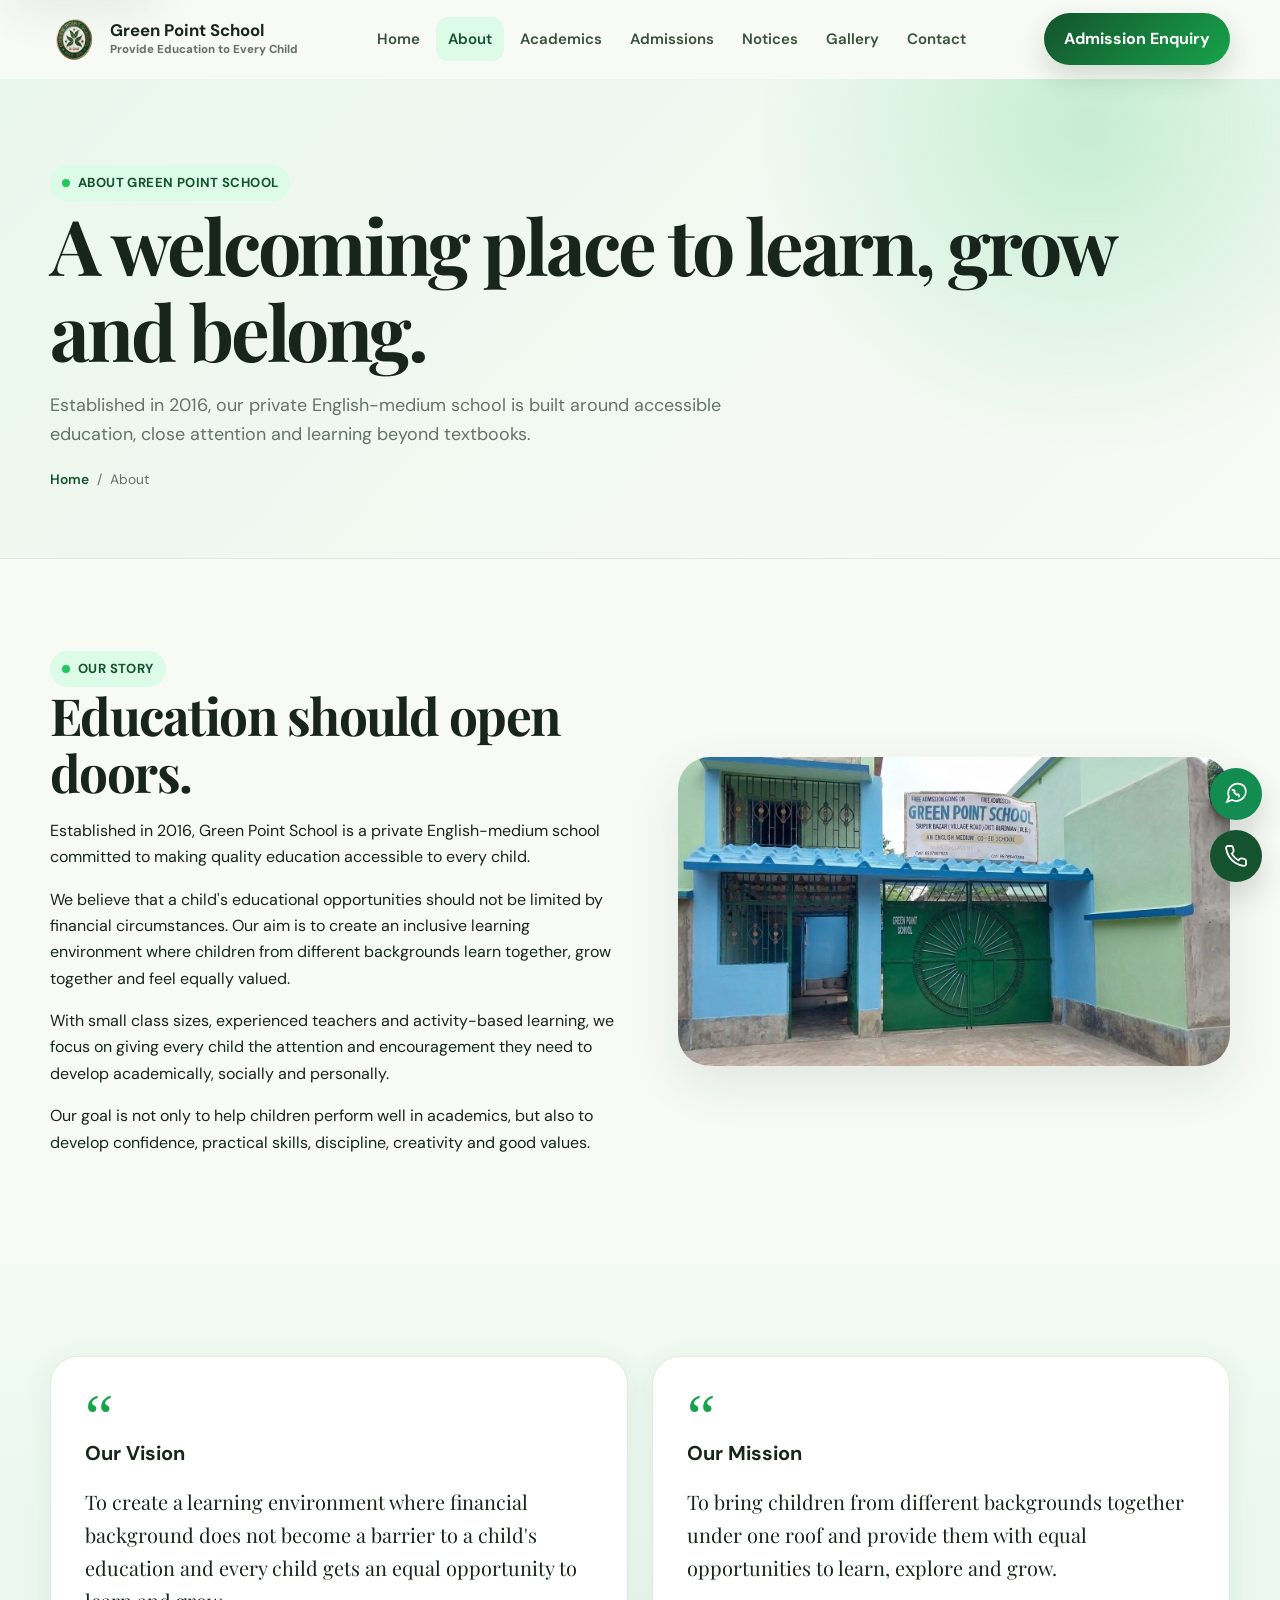
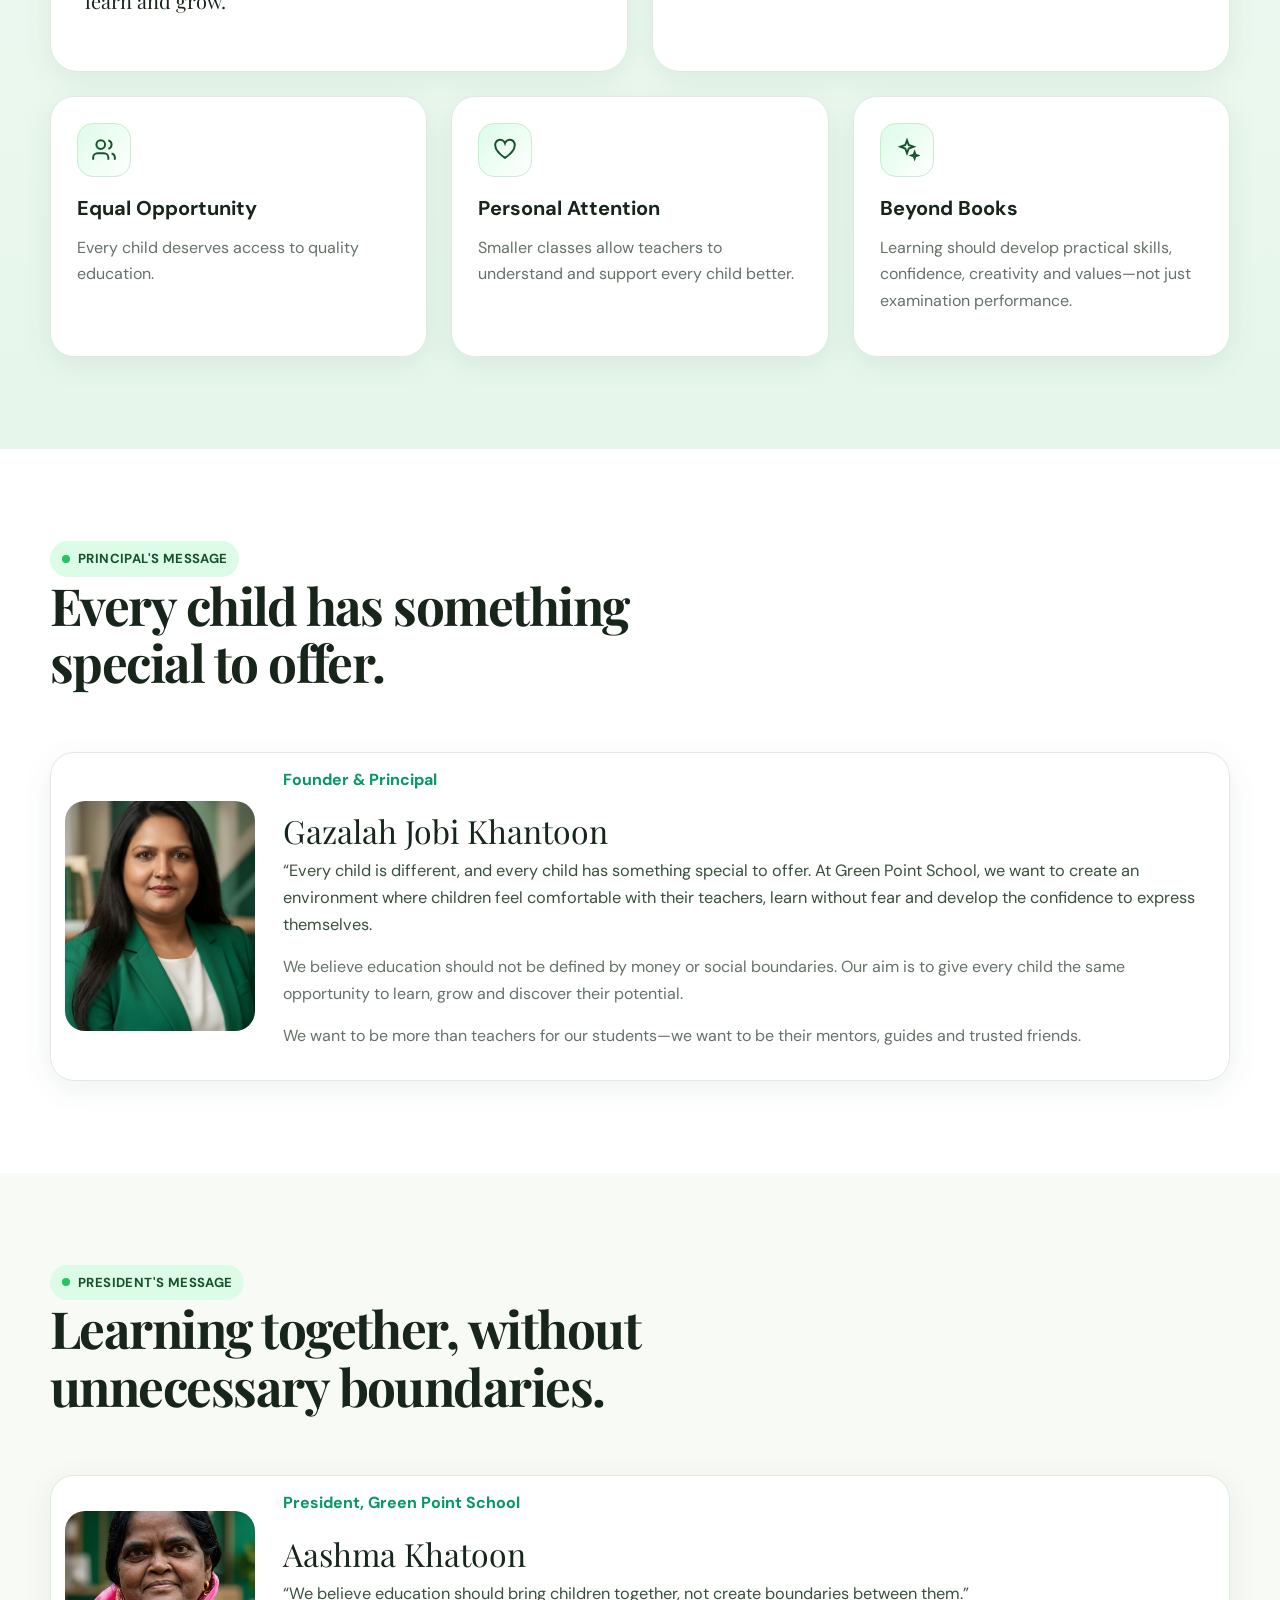
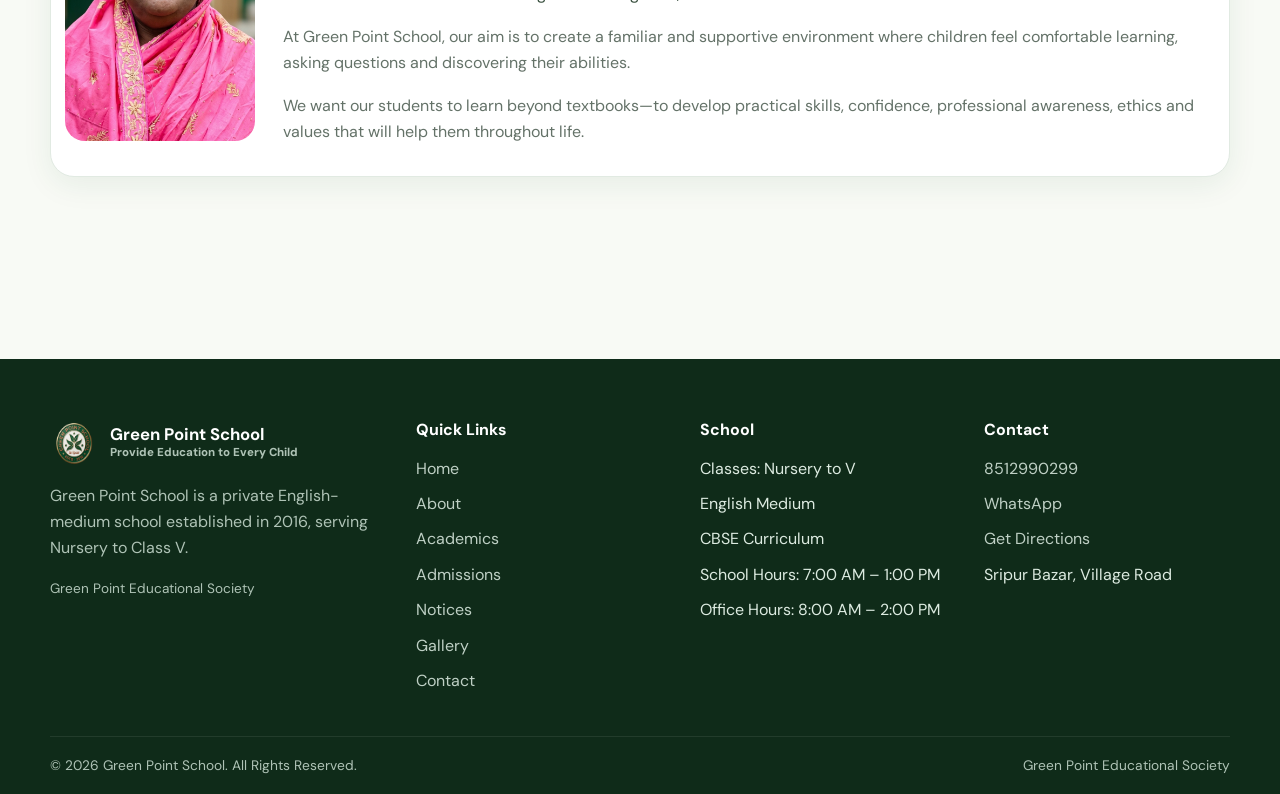
==== about.html @ 845da783 "Add files via upload" ====
<!doctype html>
<html lang="en">
<head>
<meta charset="utf-8">
<meta name="viewport" content="width=device-width, initial-scale=1">
<meta name="description" content="Learn about Green Point School, our vision, mission and leadership, with a focus on accessible English-medium education for Nursery to Class V.">
<meta name="theme-color" content="#14532D">
<meta property="og:type" content="website">
<meta property="og:title" content="About Green Point School | Our Story & Leadership">
<meta property="og:description" content="Learn about Green Point School, our vision, mission and leadership, with a focus on accessible English-medium education for Nursery to Class V.">
<meta property="og:url" content="https://greenpointschool.in/about.html">
<meta property="og:image" content="https://greenpointschool.in/assets/images/logo.png">
<link rel="icon" href="favicon.ico" sizes="any">
<link rel="stylesheet" href="css/style.css">
<title>About Green Point School | Our Story & Leadership</title>
</head>
<body>

<a class="skip-link" href="#main-content">Skip to content</a>
<header class="site-header"><div class="container nav">
  <a class="brand" href="index.html" aria-label="Green Point School home"><img src="assets/images/logo.png" alt="Green Point School logo"><span class="brand-text"><strong>Green Point School</strong><span>Provide Education to Every Child</span></span></a>
  <nav class="nav-links" aria-label="Primary navigation">
    <a href="index.html" class="">Home</a><a href="about.html" class="active">About</a><a href="academics.html" class="">Academics</a><a href="admissions.html" class="">Admissions</a><a href="notices.html" class="">Notices</a><a href="gallery.html" class="">Gallery</a><a href="contact.html" class="">Contact</a>
  </nav>
  <div class="nav-actions"><a class="btn btn-primary" href="admissions.html#enquiry">Admission Enquiry</a><button class="menu-toggle" type="button" aria-label="Open menu" aria-expanded="false"><span aria-hidden="true">☰</span></button></div>
</div></header>

<main id="main-content">
<section class="page-hero"><div class="container"><span class="eyebrow">About Green Point School</span><h1>A welcoming place to learn, grow and belong.</h1><p class="lead">Established in 2016, our private English-medium school is built around accessible education, close attention and learning beyond textbooks.</p><div class="breadcrumbs"><a href="index.html">Home</a><span>/</span><span>About</span></div></div></section>
<section class="section"><div class="container split"><div class="reveal"><span class="eyebrow">Our story</span><h2>Education should open doors.</h2><p>Established in 2016, Green Point School is a private English-medium school committed to making quality education accessible to every child.</p><p>We believe that a child's educational opportunities should not be limited by financial circumstances. Our aim is to create an inclusive learning environment where children from different backgrounds learn together, grow together and feel equally valued.</p><p>With small class sizes, experienced teachers and activity-based learning, we focus on giving every child the attention and encouragement they need to develop academically, socially and personally.</p><p>Our goal is not only to help children perform well in academics, but also to develop confidence, practical skills, discipline, creativity and good values.</p></div><div class="split-image reveal"><img src="assets/images/school.jpg" alt="Illustrated placeholder school campus image"></div></div></section>
<section class="section vision"><div class="container"><div class="grid grid-2"><div class="quote-card reveal"><div class="quote-mark">“</div><h3>Our Vision</h3><p>To create a learning environment where financial background does not become a barrier to a child's education and every child gets an equal opportunity to learn and grow.</p></div><div class="quote-card reveal"><div class="quote-mark">“</div><h3>Our Mission</h3><p>To bring children from different backgrounds together under one roof and provide them with equal opportunities to learn, explore and grow.</p></div></div><div class="grid grid-3" style="margin-top:24px"><article class="card feature-card reveal"><div class="icon-wrap"><svg viewBox="0 0 24 24" fill="none" stroke="currentColor" stroke-width="1.8"><path d="M16 21v-2a4 4 0 0 0-4-4H6a4 4 0 0 0-4 4v2"/><circle cx="9" cy="7" r="4"/><path d="M22 21v-2a4 4 0 0 0-3-3.87M16 3.13a4 4 0 0 1 0 7.75"/></svg></div><h3>Equal Opportunity</h3><p class="muted">Every child deserves access to quality education.</p></article><article class="card feature-card reveal"><div class="icon-wrap"><svg viewBox="0 0 24 24" fill="none" stroke="currentColor" stroke-width="1.8"><path d="M20.8 8.6c0 5.1-8.8 10.6-8.8 10.6S3.2 13.7 3.2 8.6A4.6 4.6 0 0 1 12 5.8a4.6 4.6 0 0 1 8.8 2.8Z"/></svg></div><h3>Personal Attention</h3><p class="muted">Smaller classes allow teachers to understand and support every child better.</p></article><article class="card feature-card reveal"><div class="icon-wrap"><svg viewBox="0 0 24 24" fill="none" stroke="currentColor" stroke-width="1.8"><path d="m12 3 1.6 4.4L18 9l-4.4 1.6L12 15l-1.6-4.4L6 9l4.4-1.6L12 3Z"/><path d="m19 14 .8 2.2L22 17l-2.2.8L19 20l-.8-2.2L16 17l2.2-.8L19 14Z"/></svg></div><h3>Beyond Books</h3><p class="muted">Learning should develop practical skills, confidence, creativity and values—not just examination performance.</p></article></div></div></section>
<section class="section surface" id="principal"><div class="container"><div class="section-head"><div class="copy"><span class="eyebrow">Principal's message</span><h2>Every child has something special to offer.</h2></div></div><article class="card person-card reveal"><img src="assets/images/principal.jpg" alt="Illustrated placeholder portrait of Gazalah Jobi Khantoon"><div><div class="role">Founder & Principal</div><div class="name">Gazalah Jobi Khantoon</div><blockquote>“Every child is different, and every child has something special to offer. At Green Point School, we want to create an environment where children feel comfortable with their teachers, learn without fear and develop the confidence to express themselves.</blockquote><p class="muted">We believe education should not be defined by money or social boundaries. Our aim is to give every child the same opportunity to learn, grow and discover their potential.</p><p class="muted">We want to be more than teachers for our students—we want to be their mentors, guides and trusted friends.</p></div></article></div></section>
<section class="section"><div class="container"><div class="section-head"><div class="copy"><span class="eyebrow">President's message</span><h2>Learning together, without unnecessary boundaries.</h2></div></div><article class="card person-card reveal"><img src="assets/images/president.jpg" alt="Illustrated placeholder portrait of Aashma Khatoon"><div><div class="role">President, Green Point School</div><div class="name">Aashma Khatoon</div><blockquote>“We believe education should bring children together, not create boundaries between them.”</blockquote><p class="muted">At Green Point School, our aim is to create a familiar and supportive environment where children feel comfortable learning, asking questions and discovering their abilities.</p><p class="muted">We want our students to learn beyond textbooks—to develop practical skills, confidence, professional awareness, ethics and values that will help them throughout life.</p></div></article></div></section>
</main>

<footer class="site-footer"><div class="container footer-top">
  <div class="footer-brand"><a class="brand" href="index.html"><img src="assets/images/logo.png" alt="Green Point School logo"><span class="brand-text"><strong style="color:#fff">Green Point School</strong><span style="color:#AFC3B6">Provide Education to Every Child</span></span></a><p>Green Point School is a private English-medium school established in 2016, serving Nursery to Class V.</p><p class="social-note">Green Point Educational Society</p></div>
  <div class="footer-col"><h3>Quick Links</h3><div class="footer-links"><a href="index.html">Home</a><a href="about.html">About</a><a href="academics.html">Academics</a><a href="admissions.html">Admissions</a><a href="notices.html">Notices</a><a href="gallery.html">Gallery</a><a href="contact.html">Contact</a></div></div>
  <div class="footer-col"><h3>School</h3><div class="footer-links"><span>Classes: Nursery to V</span><span>English Medium</span><span>CBSE Curriculum</span><span>School Hours: 7:00 AM – 1:00 PM</span><span>Office Hours: 8:00 AM – 2:00 PM</span></div></div>
  <div class="footer-col"><h3>Contact</h3><div class="footer-links"><a href="tel:+918512990299">8512990299</a><a href="https://wa.me/918512990299?text=Hello%2C%20I%20would%20like%20to%20enquire%20about%20Green%20Point%20School." target="_blank" rel="noopener">WhatsApp</a><a href="https://maps.app.goo.gl/cRC63oE7Xz1ttRHz8" target="_blank" rel="noopener">Get Directions</a><span>Sripur Bazar, Village Road</span></div></div>
</div><div class="container footer-bottom"><span>© <span data-current-year>2026</span> Green Point School. All Rights Reserved.</span><span>Green Point Educational Society</span></div></footer>
<div class="floating-actions" aria-label="Quick contact"><a class="float-btn float-wa" href="https://wa.me/918512990299?text=Hello%2C%20I%20would%20like%20to%20enquire%20about%20Green%20Point%20School." target="_blank" rel="noopener" aria-label="Chat on WhatsApp"><svg viewBox="0 0 24 24" fill="none" stroke="currentColor" stroke-width="1.8"><path d="M20 4a9.5 9.5 0 0 0-15 11l-2 5 5-2a9.5 9.5 0 0 0 12-14Z"/><path d="M8 8.5c.4-.8 1-.8 1.4-.6l1 .7c.3.2.4.5.2.9l-.4.8c.6 1 1.4 1.8 2.5 2.4l.7-.4c.4-.2.7-.1.9.2l.7 1c.3.4.2 1-.6 1.4"/></svg></a><a class="float-btn float-call" href="tel:+918512990299" aria-label="Call Green Point School"><svg viewBox="0 0 24 24" fill="none" stroke="currentColor" stroke-width="1.8"><path d="M22 16.9v3a2 2 0 0 1-2.2 2 19.8 19.8 0 0 1-8.6-3.1 19.5 19.5 0 0 1-6-6A19.8 19.8 0 0 1 2.1 4.2 2 2 0 0 1 4.1 2h3a2 2 0 0 1 2 1.7l.5 2.8a2 2 0 0 1-.6 1.8L7.7 9.6a16 16 0 0 0 6.7 6.7l1.3-1.3a2 2 0 0 1 1.8-.6l2.8.5A2 2 0 0 1 22 16.9Z"/></svg></a></div>

<script src="js/config.js"></script><script src="js/script.js"></script>
</body>
</html>
---- css/style.css ----
@import url('https://fonts.googleapis.com/css2?family=DM+Sans:wght@400;500;600;700&family=Playfair+Display:wght@600;700&display=swap');
:root{--deep:#14532D;--green:#16A34A;--emerald:#059669;--lime:#22C55E;--light:#DCFCE7;--cream:#F8FAF5;--ink:#17251B;--muted:#647268;--white:#fff;--line:#E1EAE2;--shadow:0 18px 50px rgba(20,83,45,.10);--shadow-soft:0 8px 30px rgba(20,83,45,.08);--radius:24px;--radius-sm:16px;--container:1180px}
*{box-sizing:border-box}html{scroll-behavior:smooth}body{margin:0;font-family:'DM Sans',system-ui,-apple-system,BlinkMacSystemFont,'Segoe UI',sans-serif;color:var(--ink);background:var(--cream);line-height:1.65;overflow-x:hidden}img{max-width:100%;display:block}a{color:inherit;text-decoration:none}button,input,select,textarea{font:inherit}button{cursor:pointer}.container{width:min(var(--container),calc(100% - 32px));margin-inline:auto}.section{padding:92px 0}.section-tight{padding:70px 0}.eyebrow{display:inline-flex;align-items:center;gap:8px;padding:7px 12px;border-radius:999px;background:var(--light);color:var(--deep);font-weight:700;font-size:.82rem;letter-spacing:.03em;text-transform:uppercase}.eyebrow::before{content:'';width:8px;height:8px;border-radius:50%;background:var(--lime)}h1,h2,h3,h4{line-height:1.12;margin:0 0 16px}h1,h2{font-family:'Playfair Display',Georgia,serif}h1{font-size:clamp(3rem,6vw,5.6rem);letter-spacing:-.04em}h2{font-size:clamp(2.2rem,4vw,3.4rem);letter-spacing:-.03em}h3{font-size:1.25rem}.lead{font-size:1.12rem;color:var(--muted);max-width:690px}.muted{color:var(--muted)}.center{text-align:center}.section-head{display:flex;justify-content:space-between;gap:30px;align-items:end;margin-bottom:44px}.section-head .copy{max-width:720px}.section-head p{margin:0}.grid{display:grid;gap:24px}.grid-2{grid-template-columns:repeat(2,minmax(0,1fr))}.grid-3{grid-template-columns:repeat(3,minmax(0,1fr))}.grid-4{grid-template-columns:repeat(4,minmax(0,1fr))}
.btn{display:inline-flex;align-items:center;justify-content:center;gap:10px;border:none;border-radius:999px;padding:13px 20px;font-weight:700;transition:.25s ease;min-height:46px}.btn-primary{background:linear-gradient(135deg,var(--deep),var(--green));color:var(--white);box-shadow:0 12px 26px rgba(20,83,45,.18)}.btn-primary:hover{transform:translateY(-2px);box-shadow:0 16px 30px rgba(20,83,45,.22)}.btn-ghost{background:rgba(255,255,255,.14);color:#fff;border:1px solid rgba(255,255,255,.36);backdrop-filter:blur(10px)}.btn-ghost:hover{background:rgba(255,255,255,.22)}.btn-outline{background:#fff;color:var(--deep);border:1px solid var(--line)}.btn-outline:hover{border-color:var(--green);transform:translateY(-2px)}.btn-block{width:100%}.btn-icon{width:44px;height:44px;border-radius:50%;padding:0}
.skip-link{position:fixed;left:14px;top:12px;background:#fff;color:var(--deep);padding:10px 14px;border-radius:10px;transform:translateY(-150%);z-index:10000;box-shadow:var(--shadow)}.skip-link:focus{transform:none}.sr-only{position:absolute;width:1px;height:1px;padding:0;margin:-1px;overflow:hidden;clip:rect(0,0,0,0);white-space:nowrap;border:0}
.site-header{position:sticky;top:0;z-index:900;background:rgba(248,250,245,.86);backdrop-filter:blur(14px);border-bottom:1px solid transparent;transition:.25s ease}.site-header.is-scrolled{box-shadow:0 8px 30px rgba(20,83,45,.08);border-bottom-color:rgba(20,83,45,.08)}.nav{height:78px;display:flex;align-items:center;justify-content:space-between;gap:20px}.brand{display:flex;align-items:center;gap:12px;font-weight:800}.brand img{width:48px;height:48px;border-radius:50%}.brand-text{display:flex;flex-direction:column;line-height:1.05}.brand-text strong{font-size:1.05rem}.brand-text span{font-size:.72rem;color:var(--muted);margin-top:4px}.nav-links{display:flex;align-items:center;gap:4px}.nav-links a{padding:10px 12px;border-radius:12px;font-size:.94rem;font-weight:600;color:#36513d}.nav-links a:hover,.nav-links a.active{background:var(--light);color:var(--deep)}.nav-actions{display:flex;align-items:center;gap:10px}.menu-toggle{display:none;border:0;background:#fff;color:var(--deep);width:44px;height:44px;border-radius:12px;box-shadow:var(--shadow-soft)}
.hero{position:relative;isolation:isolate}.carousel{position:relative;min-height:650px;overflow:hidden;background:var(--deep)}.slide{position:absolute;inset:0;opacity:0;visibility:hidden;transform:scale(1.02);transition:opacity .75s ease,transform 1.15s ease;display:flex;align-items:center}.slide.is-active{opacity:1;visibility:visible;transform:scale(1)}.slide::after{content:'';position:absolute;inset:0;background:linear-gradient(90deg,rgba(8,38,20,.82) 0%,rgba(8,38,20,.55) 42%,rgba(8,38,20,.18) 100%)}.slide-bg{position:absolute;inset:0;background-position:center;background-size:cover}.slide-content{position:relative;z-index:2;color:#fff;width:min(840px,calc(100% - 40px));padding:120px 0}.slide-content .eyebrow{background:rgba(255,255,255,.14);color:#fff;border:1px solid rgba(255,255,255,.2)}.slide-content .eyebrow::before{background:#A7F3D0}.slide-content h1{max-width:780px;margin-top:20px}.slide-content p{max-width:700px;font-size:1.12rem;color:rgba(255,255,255,.88);margin:20px 0 32px}.hero-actions{display:flex;gap:12px;flex-wrap:wrap}.carousel-controls{position:absolute;z-index:4;left:50%;bottom:28px;transform:translateX(-50%);display:flex;align-items:center;gap:12px}.carousel-dots{display:flex;gap:8px}.carousel-dot{width:10px;height:10px;border-radius:50%;border:1px solid rgba(255,255,255,.65);background:transparent;padding:0}.carousel-dot.is-active{background:#fff}.carousel-arrow{width:46px;height:46px;border-radius:50%;border:1px solid rgba(255,255,255,.3);color:#fff;background:rgba(6,32,16,.26);backdrop-filter:blur(10px)}.carousel-arrow:hover{background:rgba(6,32,16,.5)}
.announcement{padding:26px 0;background:linear-gradient(90deg,var(--deep),var(--emerald));color:#fff}.announcement-inner{display:flex;align-items:center;justify-content:space-between;gap:24px}.announcement strong{display:block;font-size:1.15rem}.announcement .big{font-size:1.4rem;font-weight:800}.announcement p{margin:4px 0 0;color:rgba(255,255,255,.82)}
.card{background:#fff;border:1px solid var(--line);border-radius:var(--radius);box-shadow:var(--shadow-soft)}.card-pad{padding:28px}.image-card{overflow:hidden}.image-card img{aspect-ratio:16/10;object-fit:cover}.image-card .card-pad{padding:24px}.split{display:grid;grid-template-columns:1.02fr .98fr;gap:54px;align-items:center}.split.reverse{grid-template-columns:.98fr 1.02fr}.split-image{border-radius:32px;overflow:hidden;box-shadow:var(--shadow)}.split-image img{width:100%;height:100%;object-fit:cover}.kicker-list{display:grid;gap:14px;margin:26px 0 30px}.kicker-item{display:flex;gap:12px;align-items:flex-start}.kicker-item .check{width:30px;height:30px;border-radius:10px;display:grid;place-items:center;background:var(--light);color:var(--deep);font-weight:900;flex:0 0 auto}.kicker-item strong{display:block}.kicker-item span{color:var(--muted);font-size:.95rem}.pill-row{display:flex;gap:10px;flex-wrap:wrap}.pill{display:inline-flex;align-items:center;gap:8px;padding:10px 14px;border-radius:999px;background:#fff;border:1px solid var(--line);font-weight:700;color:#36513d}
.vision{background:linear-gradient(180deg,#F0FAF2 0%,#E6F6EB 100%)}.quote-card{padding:34px;border-radius:28px;background:#fff;border:1px solid var(--line);box-shadow:var(--shadow-soft);height:100%}.quote-mark{font-family:Georgia,serif;font-size:4rem;line-height:.8;color:var(--green)}.quote-card p{font-family:'Playfair Display',Georgia,serif;font-size:1.25rem}.feature-card{padding:26px;height:100%;transition:.25s ease}.feature-card:hover{transform:translateY(-6px);box-shadow:var(--shadow)}.icon-wrap{width:54px;height:54px;border-radius:16px;background:linear-gradient(135deg,var(--light),#fff);border:1px solid #CBEBD2;display:grid;place-items:center;color:var(--deep);margin-bottom:20px}.icon-wrap svg{width:26px;height:26px}.mini-meta{font-size:.86rem;color:var(--muted)}
.person-card{padding:14px;display:grid;grid-template-columns:190px 1fr;gap:28px;align-items:center}.person-card img{width:190px;height:230px;object-fit:cover;border-radius:20px}.person-card blockquote{margin:0;color:#39503f;font-size:1.02rem}.person-card .role{font-weight:700;color:var(--emerald);margin-bottom:12px}.person-card .name{font-family:'Playfair Display',Georgia,serif;font-size:2rem}
.page-hero{padding:86px 0 68px;background:radial-gradient(circle at 85% 10%,rgba(34,197,94,.22),transparent 28%),linear-gradient(135deg,#EAF7ED,#F8FAF5);border-bottom:1px solid var(--line)}.page-hero .lead{max-width:760px}.breadcrumbs{display:flex;gap:8px;align-items:center;flex-wrap:wrap;font-size:.86rem;color:var(--muted);margin-top:18px}.breadcrumbs a{color:var(--deep);font-weight:600}.surface{background:#fff}
.timeline{position:relative;margin-top:20px}.timeline::before{content:'';position:absolute;left:25px;top:20px;bottom:20px;width:2px;background:#CFEAD5}.step{position:relative;display:flex;gap:20px;padding:12px 0}.step-no{width:52px;height:52px;border-radius:50%;background:linear-gradient(135deg,var(--deep),var(--green));color:#fff;display:grid;place-items:center;font-weight:800;flex:0 0 auto;box-shadow:0 10px 20px rgba(20,83,45,.18)}.step-content{padding:7px 0}.step-content strong{font-size:1.08rem}.step-content p{margin:5px 0 0;color:var(--muted)}
.table-wrap{overflow:auto;border-radius:22px;border:1px solid var(--line);box-shadow:var(--shadow-soft)}table{border-collapse:collapse;width:100%;min-width:520px;background:#fff}th,td{padding:18px 20px;border-bottom:1px solid var(--line);text-align:left}th{background:#F0F8F2;color:var(--deep);font-weight:800}tbody tr:hover{background:#FAFDFB}tbody tr:last-child td{border-bottom:0}.price{font-weight:800;color:var(--green)}
.form-card{padding:30px}.form-grid{display:grid;grid-template-columns:repeat(2,minmax(0,1fr));gap:18px}.field{display:grid;gap:8px}.field.full{grid-column:1/-1}.field label{font-weight:700;font-size:.92rem}.field input,.field select,.field textarea{width:100%;padding:13px 14px;border-radius:14px;border:1px solid #CBD8CE;background:#fff;color:var(--ink);outline:none;transition:.2s ease}.field input:focus,.field select:focus,.field textarea:focus{border-color:var(--green);box-shadow:0 0 0 4px rgba(34,197,94,.12)}.field textarea{min-height:130px;resize:vertical}.form-actions{display:flex;align-items:center;justify-content:space-between;gap:14px;margin-top:6px;flex-wrap:wrap}.status{padding:13px 14px;border-radius:14px;font-weight:600;display:none}.status.show{display:block}.status.success{background:#EAF8EE;color:#14602F;border:1px solid #BFE8C9}.status.error{background:#FFF3F2;color:#8A2921;border:1px solid #F2C2BD}.status.info{background:#EFF7FF;color:#205379;border:1px solid #CBE4F7}.honeypot{position:absolute!important;left:-5000px!important;top:auto!important;width:1px!important;height:1px!important;overflow:hidden}
.notice-list{display:grid;gap:16px}.notice{padding:20px 22px;background:#fff;border:1px solid var(--line);border-radius:18px;display:flex;gap:16px;align-items:flex-start}.notice .dot{width:11px;height:11px;border-radius:50%;background:var(--lime);margin-top:9px;flex:0 0 auto}.notice time{display:inline-block;color:var(--emerald);font-size:.78rem;font-weight:800;text-transform:uppercase;letter-spacing:.05em;margin-bottom:5px}
.gallery-grid{display:grid;grid-template-columns:repeat(4,minmax(0,1fr));gap:16px}.gallery-item{position:relative;overflow:hidden;border-radius:20px;background:#ddd;aspect-ratio:1.15;cursor:pointer}.gallery-item img{width:100%;height:100%;object-fit:cover;transition:.4s ease}.gallery-item::after{content:'View image';position:absolute;inset:auto 12px 12px 12px;padding:8px 10px;border-radius:10px;background:rgba(0,0,0,.46);color:#fff;opacity:0;transform:translateY(8px);transition:.25s ease;text-align:center;font-size:.82rem;font-weight:700;backdrop-filter:blur(8px)}.gallery-item:hover img{transform:scale(1.06)}.gallery-item:hover::after,.gallery-item:focus-visible::after{opacity:1;transform:none}.lightbox{position:fixed;inset:0;background:rgba(5,17,9,.9);z-index:2000;display:none;align-items:center;justify-content:center;padding:28px}.lightbox.is-open{display:flex}.lightbox figure{margin:0;max-width:min(1100px,94vw);max-height:90vh;display:flex;flex-direction:column;gap:12px}.lightbox img{max-height:78vh;width:auto;max-width:100%;border-radius:20px;box-shadow:0 30px 80px rgba(0,0,0,.45)}.lightbox figcaption{color:#fff;text-align:center}.lightbox-close,.lightbox-prev,.lightbox-next{position:fixed;width:48px;height:48px;border-radius:50%;border:1px solid rgba(255,255,255,.22);color:#fff;background:rgba(0,0,0,.28);backdrop-filter:blur(8px)}.lightbox-close{top:22px;right:22px}.lightbox-prev{left:22px;top:50%;transform:translateY(-50%)}.lightbox-next{right:22px;top:50%;transform:translateY(-50%)}
.faq{display:grid;gap:12px}.faq-item{background:#fff;border:1px solid var(--line);border-radius:18px;overflow:hidden}.faq-q{width:100%;display:flex;align-items:center;justify-content:space-between;gap:20px;background:transparent;border:0;padding:20px 22px;text-align:left;font-weight:800;color:var(--ink)}.faq-q span:last-child{font-size:1.4rem;color:var(--green);transition:.2s ease}.faq-item.open .faq-q span:last-child{transform:rotate(45deg)}.faq-a{display:grid;grid-template-rows:0fr;transition:.25s ease}.faq-a>div{overflow:hidden}.faq-item.open .faq-a{grid-template-rows:1fr}.faq-a p{padding:0 22px 20px;margin:0;color:var(--muted)}
.contact-grid{display:grid;grid-template-columns:.86fr 1.14fr;gap:26px}.contact-stack{display:grid;gap:16px}.contact-item{display:flex;gap:14px;align-items:flex-start;padding:20px;border:1px solid var(--line);border-radius:18px;background:#fff}.contact-item .icon-wrap{margin:0;width:48px;height:48px;border-radius:14px;flex:0 0 auto}.map-frame{min-height:320px;border-radius:28px;overflow:hidden;border:1px solid var(--line);background:linear-gradient(135deg,#E7F5EA,#F7FAF7);display:grid;place-items:center;padding:26px;text-align:center}.map-frame .map-placeholder{max-width:500px}.map-visual{width:100%;height:160px;border-radius:20px;background:repeating-linear-gradient(45deg,#DDEFE2 0 14px,#E8F6EC 14px 28px);border:1px solid #CDE4D3;position:relative;overflow:hidden;margin-bottom:18px}.map-visual::before,.map-visual::after{content:'';position:absolute;height:2px;width:150%;left:-25%;background:rgba(20,83,45,.22);transform:rotate(-22deg)}.map-visual::before{top:42px}.map-visual::after{top:96px;transform:rotate(18deg)}
.cta-band{padding:34px;border-radius:30px;background:linear-gradient(135deg,var(--deep),var(--emerald));color:#fff;display:flex;justify-content:space-between;align-items:center;gap:24px;box-shadow:var(--shadow)}.cta-band h2{margin-bottom:6px}.cta-band p{margin:0;color:rgba(255,255,255,.8)}
.site-footer{background:#0F2B19;color:#DDEBE1;margin-top:90px}.footer-top{padding:60px 0 42px;display:grid;grid-template-columns:1.2fr .9fr .9fr .9fr;gap:38px}.footer-brand p{color:#AFC3B6;max-width:360px}.footer-col h3{font:700 1rem 'DM Sans',sans-serif;margin-bottom:16px;color:#fff}.footer-links{display:grid;gap:9px}.footer-links a{color:#BFD0C5}.footer-links a:hover{color:#fff}.footer-bottom{border-top:1px solid rgba(255,255,255,.08);padding:17px 0;display:flex;justify-content:space-between;gap:20px;flex-wrap:wrap;color:#AFC3B6;font-size:.86rem}.social-note{font-size:.85rem;color:#AFC3B6}
.floating-actions{position:fixed;right:18px;bottom:18px;z-index:850;display:grid;gap:10px}.float-btn{width:52px;height:52px;border-radius:50%;display:grid;place-items:center;color:#fff;box-shadow:0 14px 30px rgba(0,0,0,.14);transition:.2s ease}.float-btn:hover{transform:translateY(-3px)}.float-wa{background:#128C50}.float-call{background:#14532D}.float-btn svg{width:24px;height:24px}
.reveal{opacity:0;transform:translateY(18px);transition:.6s ease}.reveal.is-visible{opacity:1;transform:none}@media (prefers-reduced-motion:reduce){html{scroll-behavior:auto}.reveal,.slide,.feature-card,.gallery-item img{transition:none!important}.carousel{scroll-behavior:auto}}
@media (max-width:1050px){.nav-links{position:fixed;inset:78px 16px auto 16px;display:none;flex-direction:column;align-items:stretch;background:rgba(255,255,255,.97);border:1px solid var(--line);border-radius:20px;padding:10px;box-shadow:var(--shadow);backdrop-filter:blur(12px)}.nav-links.open{display:flex}.nav-links a{padding:13px 14px}.nav-actions .btn{display:none}.menu-toggle{display:inline-grid;place-items:center}.split,.split.reverse{grid-template-columns:1fr}.grid-4{grid-template-columns:repeat(2,minmax(0,1fr))}.gallery-grid{grid-template-columns:repeat(3,minmax(0,1fr))}.footer-top{grid-template-columns:repeat(2,minmax(0,1fr))}.contact-grid{grid-template-columns:1fr}}
@media (max-width:720px){.section{padding:70px 0}.section-tight{padding:56px 0}.container{width:min(var(--container),calc(100% - 24px))}.brand-text span{display:none}.nav{height:70px}.nav-links{inset:70px 12px auto 12px}.carousel{min-height:590px}.slide-content{padding:96px 0 118px}.slide-content h1{font-size:clamp(2.5rem,11vw,4rem)}.slide-content p{font-size:1rem}.carousel-controls{bottom:20px}.announcement-inner{flex-direction:column;align-items:flex-start}.section-head{display:block}.section-head .copy{margin-bottom:20px}.grid-3,.grid-4{grid-template-columns:1fr}.person-card{grid-template-columns:1fr}.person-card img{width:100%;height:auto;aspect-ratio:4/3}.form-grid{grid-template-columns:1fr}.gallery-grid{grid-template-columns:repeat(2,minmax(0,1fr))}.cta-band{flex-direction:column;align-items:flex-start}.footer-top{grid-template-columns:1fr}.floating-actions{right:12px;bottom:12px}.float-btn{width:48px;height:48px}}
@media (max-width:460px){h1{font-size:2.55rem}.hero-actions{display:grid}.hero-actions .btn{width:100%}.gallery-grid{grid-template-columns:1fr}.lightbox{padding:18px}.lightbox-prev{left:8px}.lightbox-next{right:8px}.lightbox-close{top:10px;right:10px}.lightbox-prev,.lightbox-next{width:42px;height:42px}.table-wrap{border-radius:16px}}
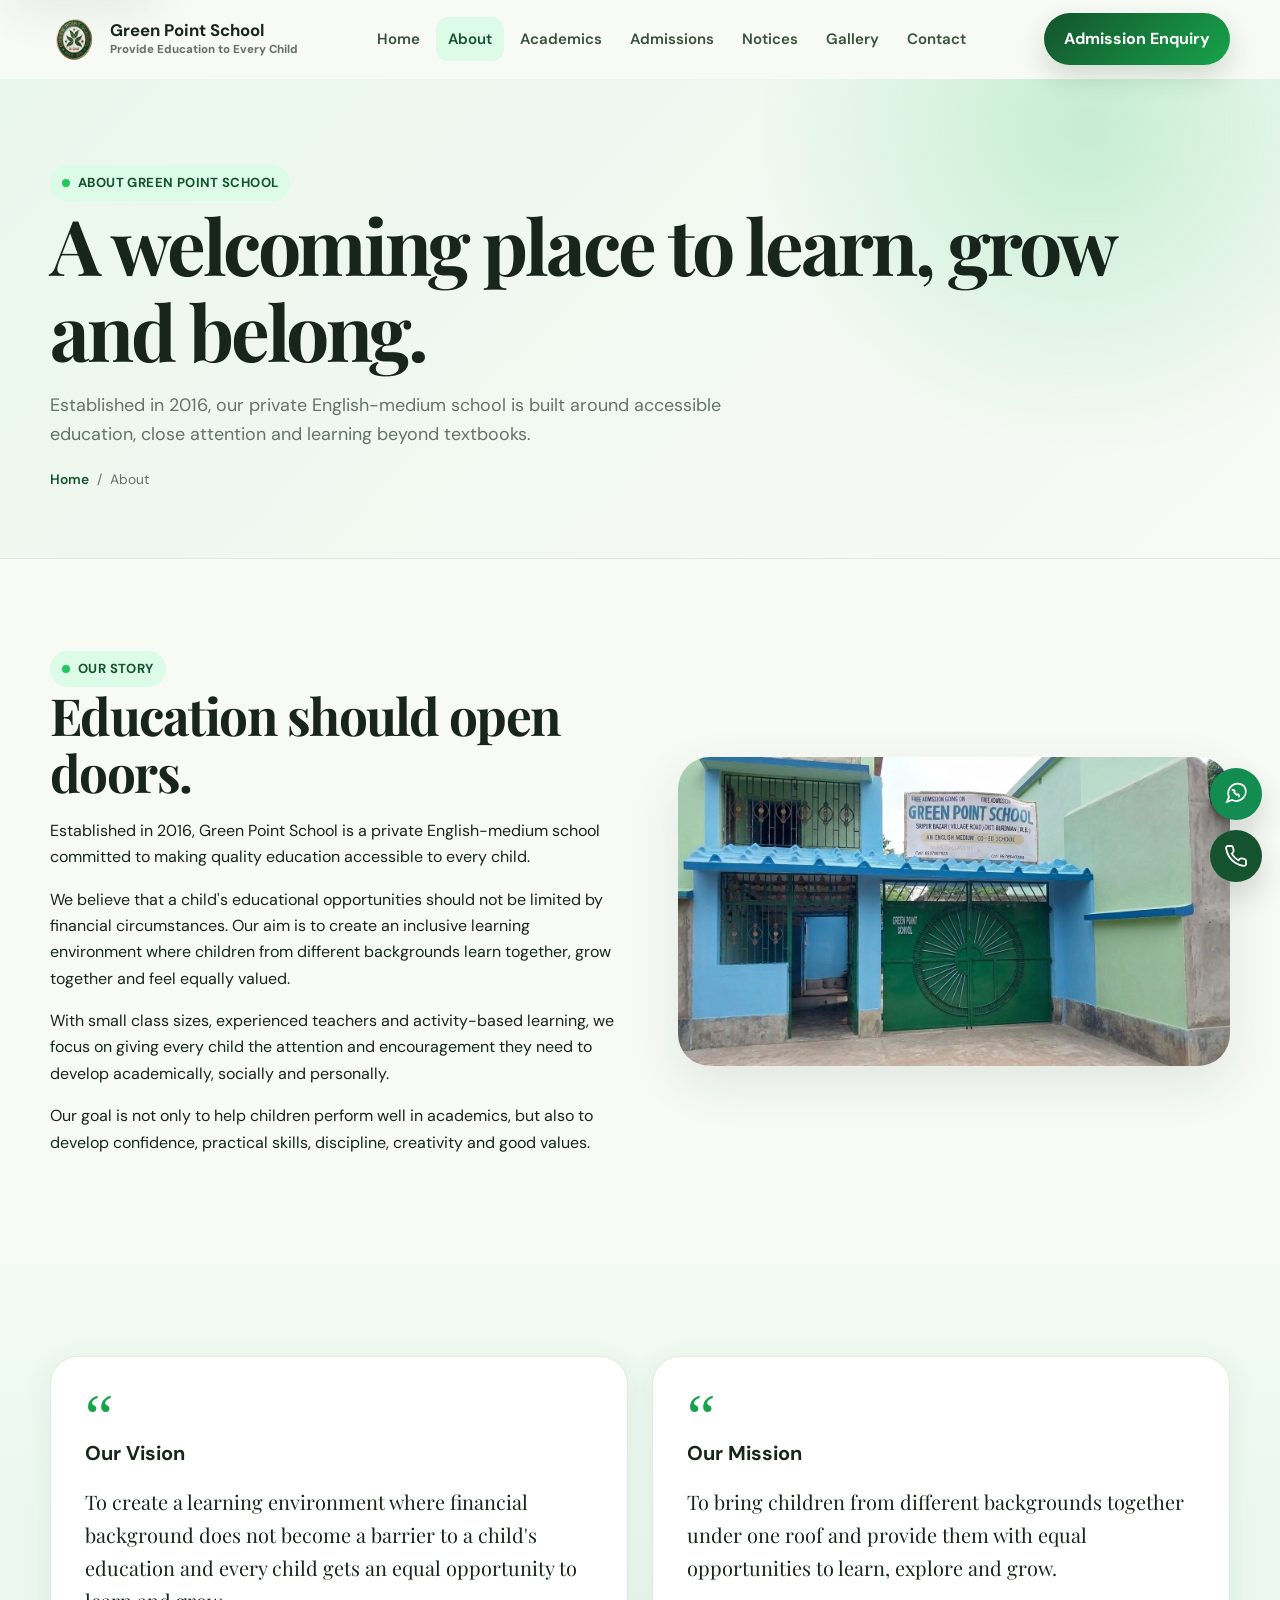
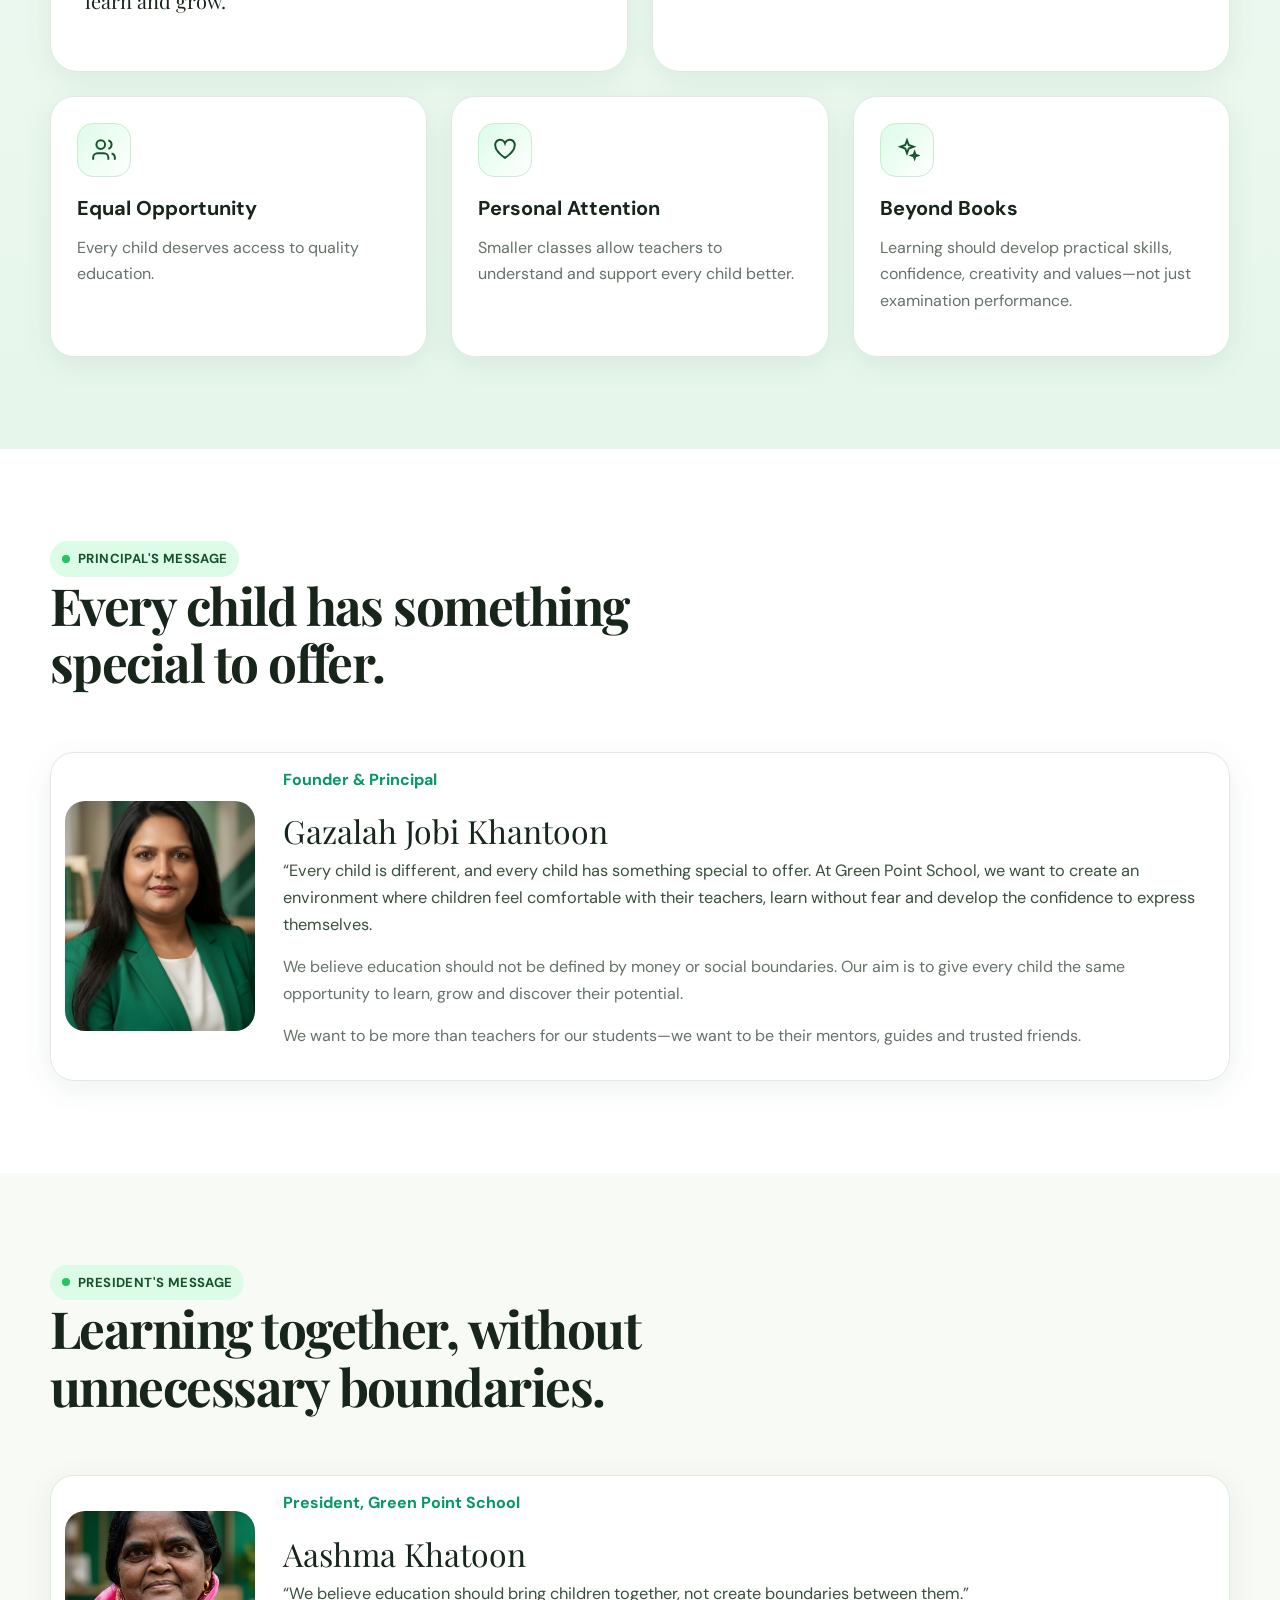
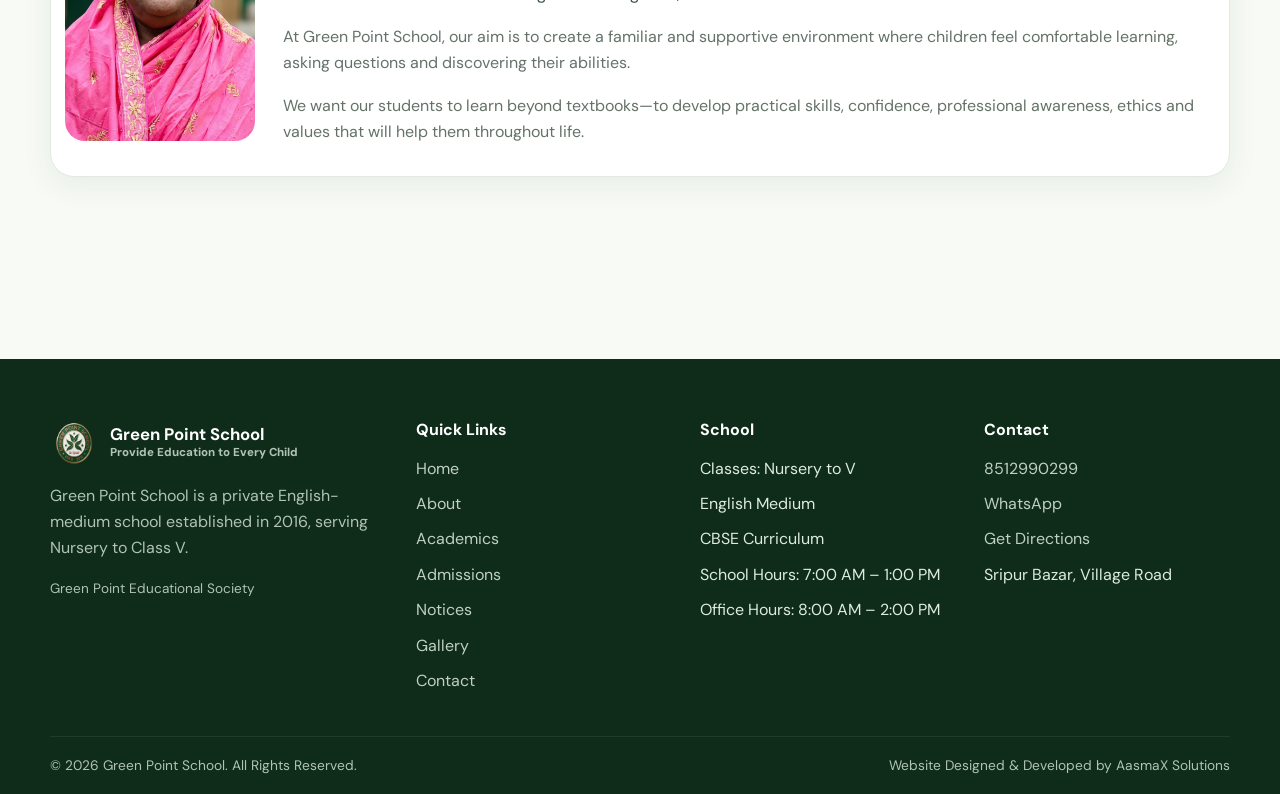
==== commit 7c0b780b: "Update about.html" ====
--- a/about.html
+++ b/about.html
@@ -38,9 +38,9 @@
   <div class="footer-col"><h3>Quick Links</h3><div class="footer-links"><a href="index.html">Home</a><a href="about.html">About</a><a href="academics.html">Academics</a><a href="admissions.html">Admissions</a><a href="notices.html">Notices</a><a href="gallery.html">Gallery</a><a href="contact.html">Contact</a></div></div>
   <div class="footer-col"><h3>School</h3><div class="footer-links"><span>Classes: Nursery to V</span><span>English Medium</span><span>CBSE Curriculum</span><span>School Hours: 7:00 AM – 1:00 PM</span><span>Office Hours: 8:00 AM – 2:00 PM</span></div></div>
   <div class="footer-col"><h3>Contact</h3><div class="footer-links"><a href="tel:+918512990299">8512990299</a><a href="https://wa.me/918512990299?text=Hello%2C%20I%20would%20like%20to%20enquire%20about%20Green%20Point%20School." target="_blank" rel="noopener">WhatsApp</a><a href="https://maps.app.goo.gl/cRC63oE7Xz1ttRHz8" target="_blank" rel="noopener">Get Directions</a><span>Sripur Bazar, Village Road</span></div></div>
-</div><div class="container footer-bottom"><span>© <span data-current-year>2026</span> Green Point School. All Rights Reserved.</span><span>Green Point Educational Society</span></div></footer>
+</div><div class="container footer-bottom"><span>© <span data-current-year>2026</span> Green Point School. All Rights Reserved.</span><span>Website Designed & Developed by AasmaX Solutions</span></div></footer>
 <div class="floating-actions" aria-label="Quick contact"><a class="float-btn float-wa" href="https://wa.me/918512990299?text=Hello%2C%20I%20would%20like%20to%20enquire%20about%20Green%20Point%20School." target="_blank" rel="noopener" aria-label="Chat on WhatsApp"><svg viewBox="0 0 24 24" fill="none" stroke="currentColor" stroke-width="1.8"><path d="M20 4a9.5 9.5 0 0 0-15 11l-2 5 5-2a9.5 9.5 0 0 0 12-14Z"/><path d="M8 8.5c.4-.8 1-.8 1.4-.6l1 .7c.3.2.4.5.2.9l-.4.8c.6 1 1.4 1.8 2.5 2.4l.7-.4c.4-.2.7-.1.9.2l.7 1c.3.4.2 1-.6 1.4"/></svg></a><a class="float-btn float-call" href="tel:+918512990299" aria-label="Call Green Point School"><svg viewBox="0 0 24 24" fill="none" stroke="currentColor" stroke-width="1.8"><path d="M22 16.9v3a2 2 0 0 1-2.2 2 19.8 19.8 0 0 1-8.6-3.1 19.5 19.5 0 0 1-6-6A19.8 19.8 0 0 1 2.1 4.2 2 2 0 0 1 4.1 2h3a2 2 0 0 1 2 1.7l.5 2.8a2 2 0 0 1-.6 1.8L7.7 9.6a16 16 0 0 0 6.7 6.7l1.3-1.3a2 2 0 0 1 1.8-.6l2.8.5A2 2 0 0 1 22 16.9Z"/></svg></a></div>
 
 <script src="js/config.js"></script><script src="js/script.js"></script>
 </body>
-</html>+</html>
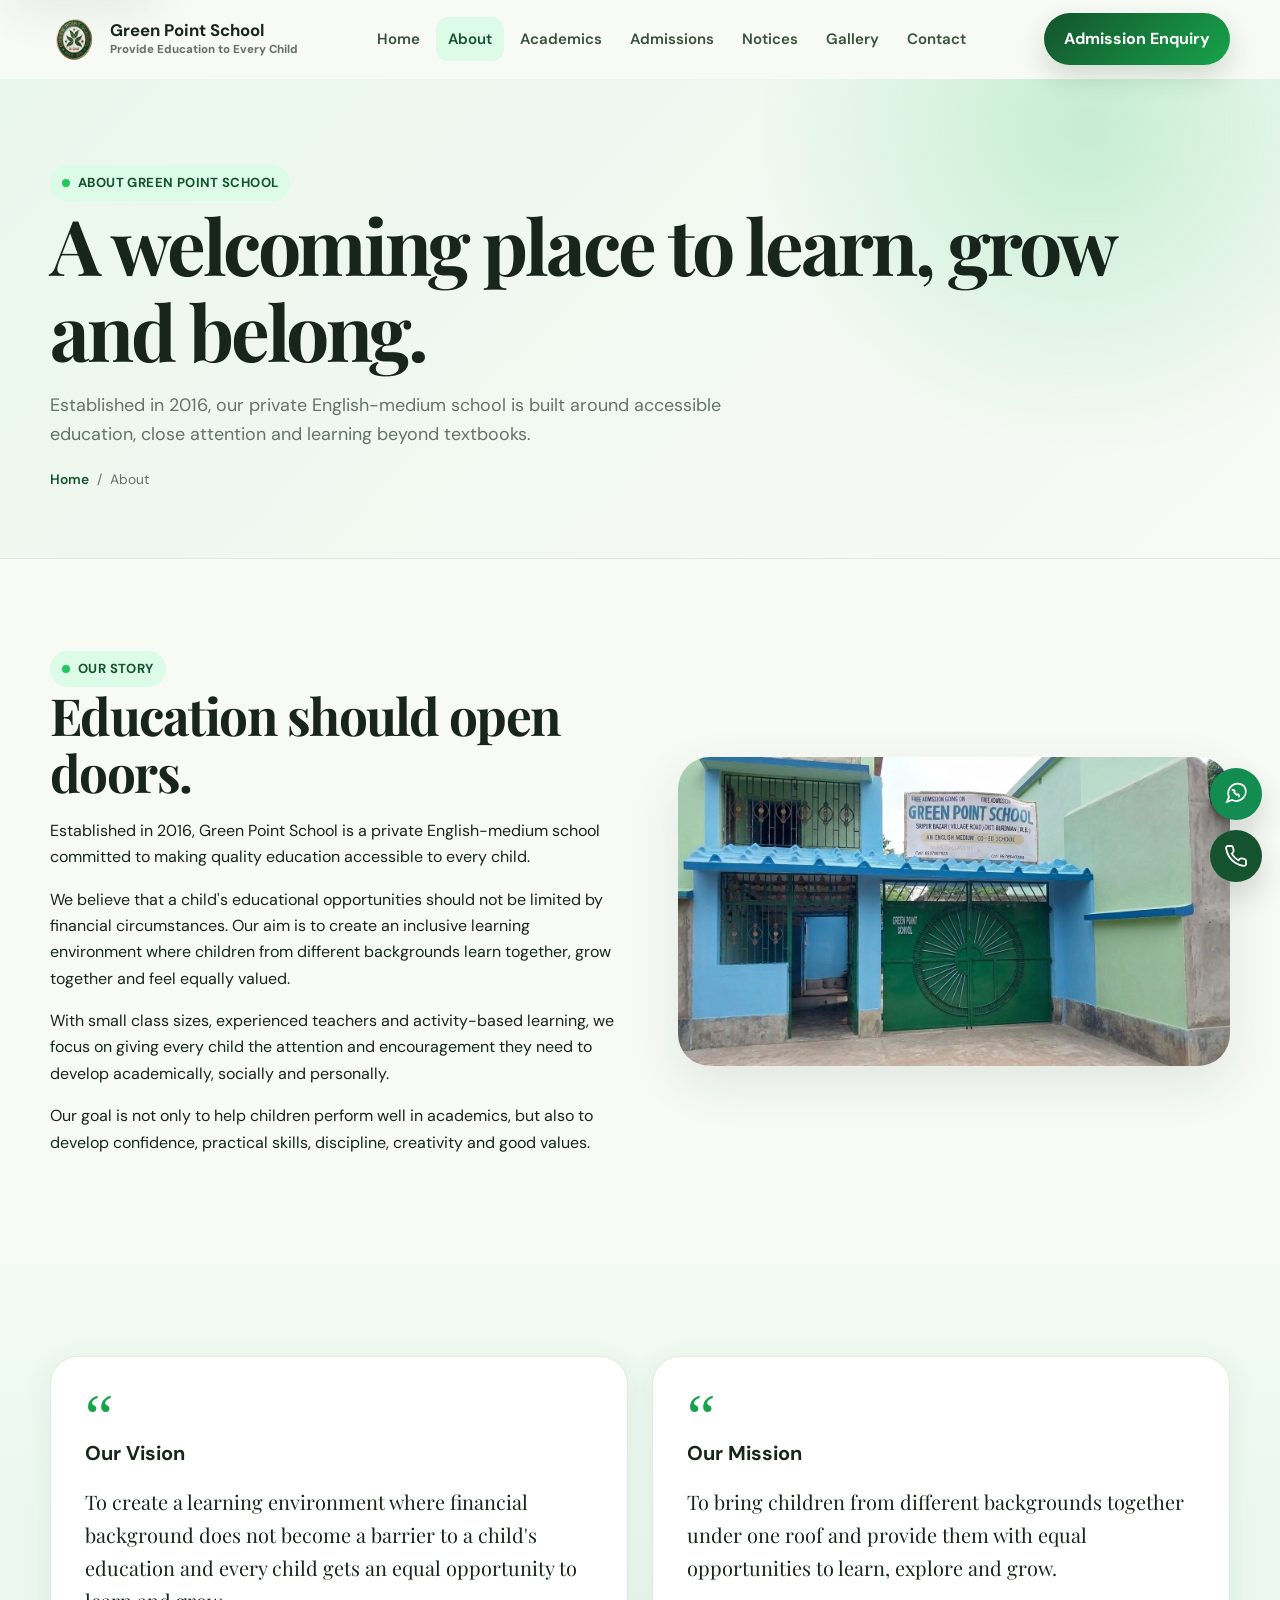
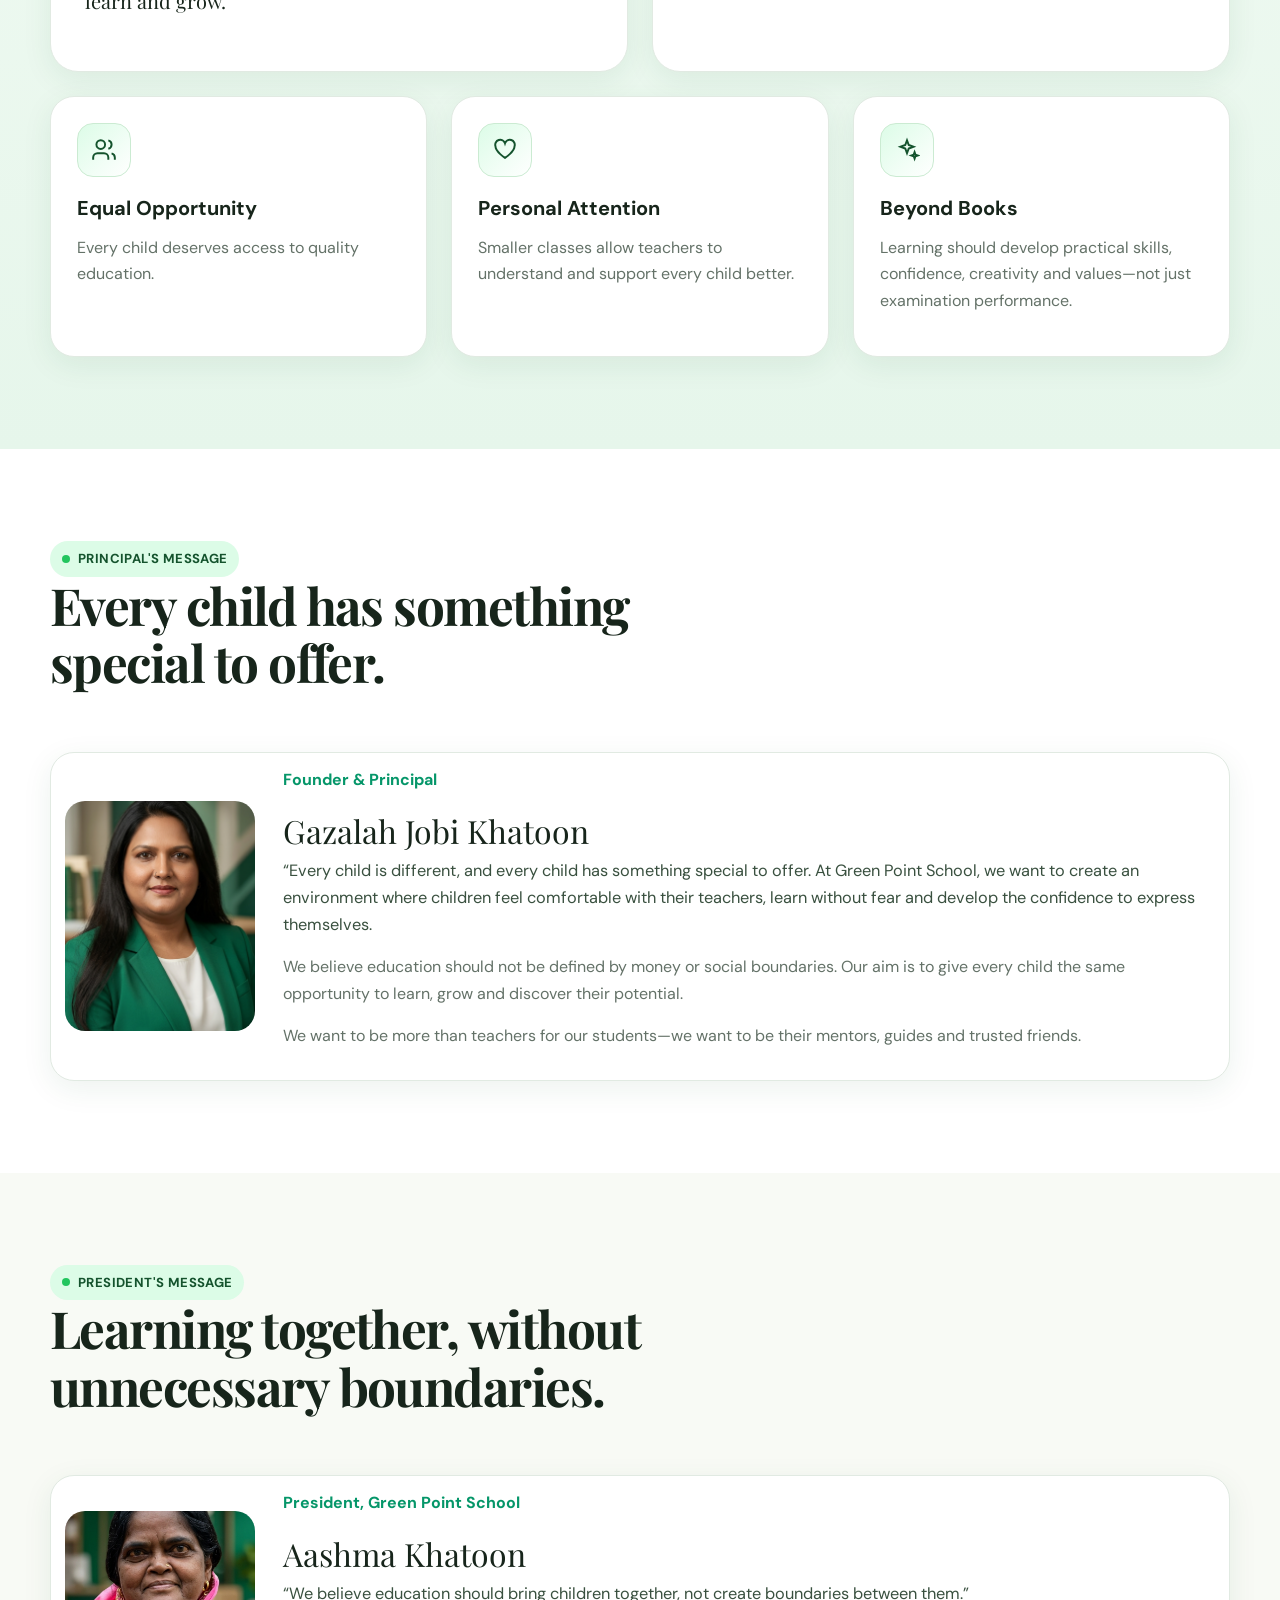
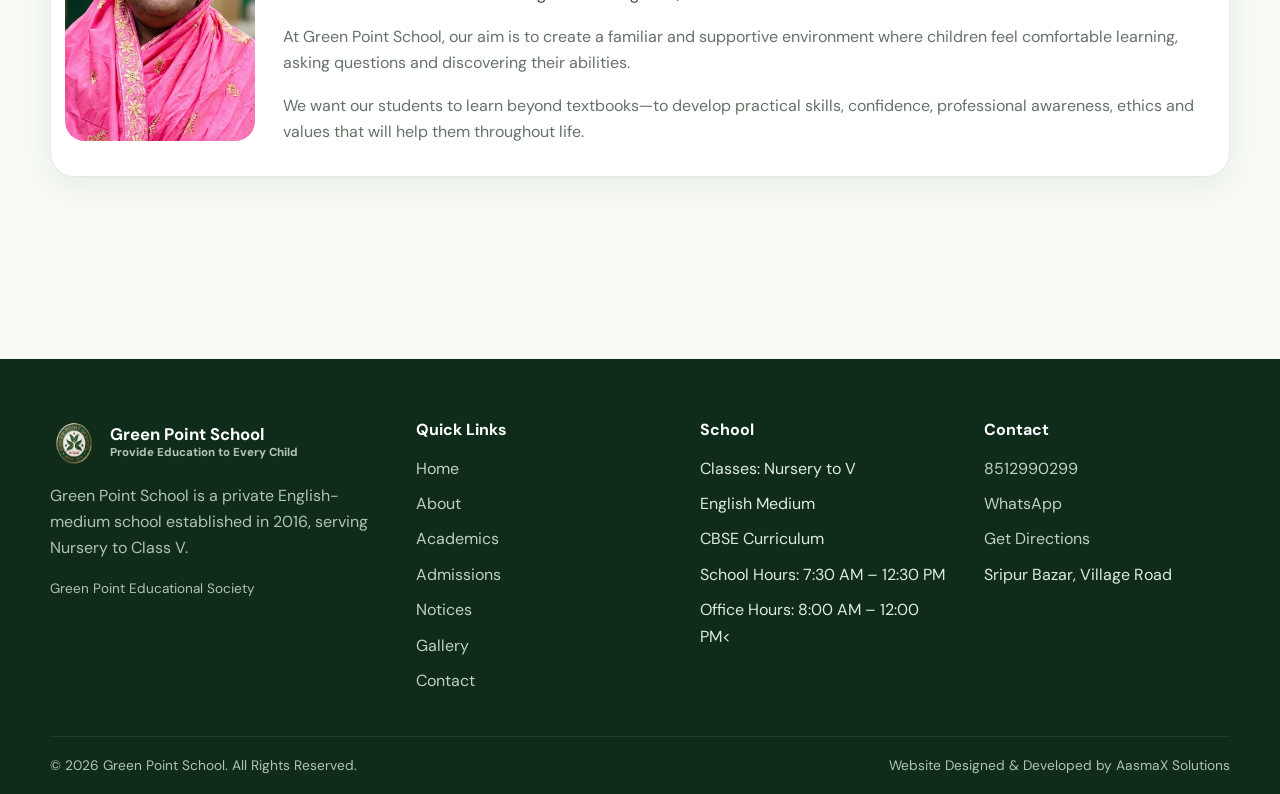
==== commit 23139ac0: "Update about.html" ====
--- a/about.html
+++ b/about.html
@@ -29,14 +29,14 @@
 <section class="page-hero"><div class="container"><span class="eyebrow">About Green Point School</span><h1>A welcoming place to learn, grow and belong.</h1><p class="lead">Established in 2016, our private English-medium school is built around accessible education, close attention and learning beyond textbooks.</p><div class="breadcrumbs"><a href="index.html">Home</a><span>/</span><span>About</span></div></div></section>
 <section class="section"><div class="container split"><div class="reveal"><span class="eyebrow">Our story</span><h2>Education should open doors.</h2><p>Established in 2016, Green Point School is a private English-medium school committed to making quality education accessible to every child.</p><p>We believe that a child's educational opportunities should not be limited by financial circumstances. Our aim is to create an inclusive learning environment where children from different backgrounds learn together, grow together and feel equally valued.</p><p>With small class sizes, experienced teachers and activity-based learning, we focus on giving every child the attention and encouragement they need to develop academically, socially and personally.</p><p>Our goal is not only to help children perform well in academics, but also to develop confidence, practical skills, discipline, creativity and good values.</p></div><div class="split-image reveal"><img src="assets/images/school.jpg" alt="Illustrated placeholder school campus image"></div></div></section>
 <section class="section vision"><div class="container"><div class="grid grid-2"><div class="quote-card reveal"><div class="quote-mark">“</div><h3>Our Vision</h3><p>To create a learning environment where financial background does not become a barrier to a child's education and every child gets an equal opportunity to learn and grow.</p></div><div class="quote-card reveal"><div class="quote-mark">“</div><h3>Our Mission</h3><p>To bring children from different backgrounds together under one roof and provide them with equal opportunities to learn, explore and grow.</p></div></div><div class="grid grid-3" style="margin-top:24px"><article class="card feature-card reveal"><div class="icon-wrap"><svg viewBox="0 0 24 24" fill="none" stroke="currentColor" stroke-width="1.8"><path d="M16 21v-2a4 4 0 0 0-4-4H6a4 4 0 0 0-4 4v2"/><circle cx="9" cy="7" r="4"/><path d="M22 21v-2a4 4 0 0 0-3-3.87M16 3.13a4 4 0 0 1 0 7.75"/></svg></div><h3>Equal Opportunity</h3><p class="muted">Every child deserves access to quality education.</p></article><article class="card feature-card reveal"><div class="icon-wrap"><svg viewBox="0 0 24 24" fill="none" stroke="currentColor" stroke-width="1.8"><path d="M20.8 8.6c0 5.1-8.8 10.6-8.8 10.6S3.2 13.7 3.2 8.6A4.6 4.6 0 0 1 12 5.8a4.6 4.6 0 0 1 8.8 2.8Z"/></svg></div><h3>Personal Attention</h3><p class="muted">Smaller classes allow teachers to understand and support every child better.</p></article><article class="card feature-card reveal"><div class="icon-wrap"><svg viewBox="0 0 24 24" fill="none" stroke="currentColor" stroke-width="1.8"><path d="m12 3 1.6 4.4L18 9l-4.4 1.6L12 15l-1.6-4.4L6 9l4.4-1.6L12 3Z"/><path d="m19 14 .8 2.2L22 17l-2.2.8L19 20l-.8-2.2L16 17l2.2-.8L19 14Z"/></svg></div><h3>Beyond Books</h3><p class="muted">Learning should develop practical skills, confidence, creativity and values—not just examination performance.</p></article></div></div></section>
-<section class="section surface" id="principal"><div class="container"><div class="section-head"><div class="copy"><span class="eyebrow">Principal's message</span><h2>Every child has something special to offer.</h2></div></div><article class="card person-card reveal"><img src="assets/images/principal.jpg" alt="Illustrated placeholder portrait of Gazalah Jobi Khantoon"><div><div class="role">Founder & Principal</div><div class="name">Gazalah Jobi Khantoon</div><blockquote>“Every child is different, and every child has something special to offer. At Green Point School, we want to create an environment where children feel comfortable with their teachers, learn without fear and develop the confidence to express themselves.</blockquote><p class="muted">We believe education should not be defined by money or social boundaries. Our aim is to give every child the same opportunity to learn, grow and discover their potential.</p><p class="muted">We want to be more than teachers for our students—we want to be their mentors, guides and trusted friends.</p></div></article></div></section>
+<section class="section surface" id="principal"><div class="container"><div class="section-head"><div class="copy"><span class="eyebrow">Principal's message</span><h2>Every child has something special to offer.</h2></div></div><article class="card person-card reveal"><img src="assets/images/principal.jpg" alt="Illustrated placeholder portrait of Gazalah Jobi Khatoon"><div><div class="role">Founder & Principal</div><div class="name">Gazalah Jobi Khatoon</div><blockquote>“Every child is different, and every child has something special to offer. At Green Point School, we want to create an environment where children feel comfortable with their teachers, learn without fear and develop the confidence to express themselves.</blockquote><p class="muted">We believe education should not be defined by money or social boundaries. Our aim is to give every child the same opportunity to learn, grow and discover their potential.</p><p class="muted">We want to be more than teachers for our students—we want to be their mentors, guides and trusted friends.</p></div></article></div></section>
 <section class="section"><div class="container"><div class="section-head"><div class="copy"><span class="eyebrow">President's message</span><h2>Learning together, without unnecessary boundaries.</h2></div></div><article class="card person-card reveal"><img src="assets/images/president.jpg" alt="Illustrated placeholder portrait of Aashma Khatoon"><div><div class="role">President, Green Point School</div><div class="name">Aashma Khatoon</div><blockquote>“We believe education should bring children together, not create boundaries between them.”</blockquote><p class="muted">At Green Point School, our aim is to create a familiar and supportive environment where children feel comfortable learning, asking questions and discovering their abilities.</p><p class="muted">We want our students to learn beyond textbooks—to develop practical skills, confidence, professional awareness, ethics and values that will help them throughout life.</p></div></article></div></section>
 </main>
 
 <footer class="site-footer"><div class="container footer-top">
   <div class="footer-brand"><a class="brand" href="index.html"><img src="assets/images/logo.png" alt="Green Point School logo"><span class="brand-text"><strong style="color:#fff">Green Point School</strong><span style="color:#AFC3B6">Provide Education to Every Child</span></span></a><p>Green Point School is a private English-medium school established in 2016, serving Nursery to Class V.</p><p class="social-note">Green Point Educational Society</p></div>
   <div class="footer-col"><h3>Quick Links</h3><div class="footer-links"><a href="index.html">Home</a><a href="about.html">About</a><a href="academics.html">Academics</a><a href="admissions.html">Admissions</a><a href="notices.html">Notices</a><a href="gallery.html">Gallery</a><a href="contact.html">Contact</a></div></div>
-  <div class="footer-col"><h3>School</h3><div class="footer-links"><span>Classes: Nursery to V</span><span>English Medium</span><span>CBSE Curriculum</span><span>School Hours: 7:00 AM – 1:00 PM</span><span>Office Hours: 8:00 AM – 2:00 PM</span></div></div>
+  <div class="footer-col"><h3>School</h3><div class="footer-links"><span>Classes: Nursery to V</span><span>English Medium</span><span>CBSE Curriculum</span><span>School Hours: 7:30 AM – 12:30 PM</span><span>Office Hours: 8:00 AM – 12:00 PM<</span></div></div>
   <div class="footer-col"><h3>Contact</h3><div class="footer-links"><a href="tel:+918512990299">8512990299</a><a href="https://wa.me/918512990299?text=Hello%2C%20I%20would%20like%20to%20enquire%20about%20Green%20Point%20School." target="_blank" rel="noopener">WhatsApp</a><a href="https://maps.app.goo.gl/cRC63oE7Xz1ttRHz8" target="_blank" rel="noopener">Get Directions</a><span>Sripur Bazar, Village Road</span></div></div>
 </div><div class="container footer-bottom"><span>© <span data-current-year>2026</span> Green Point School. All Rights Reserved.</span><span>Website Designed & Developed by AasmaX Solutions</span></div></footer>
 <div class="floating-actions" aria-label="Quick contact"><a class="float-btn float-wa" href="https://wa.me/918512990299?text=Hello%2C%20I%20would%20like%20to%20enquire%20about%20Green%20Point%20School." target="_blank" rel="noopener" aria-label="Chat on WhatsApp"><svg viewBox="0 0 24 24" fill="none" stroke="currentColor" stroke-width="1.8"><path d="M20 4a9.5 9.5 0 0 0-15 11l-2 5 5-2a9.5 9.5 0 0 0 12-14Z"/><path d="M8 8.5c.4-.8 1-.8 1.4-.6l1 .7c.3.2.4.5.2.9l-.4.8c.6 1 1.4 1.8 2.5 2.4l.7-.4c.4-.2.7-.1.9.2l.7 1c.3.4.2 1-.6 1.4"/></svg></a><a class="float-btn float-call" href="tel:+918512990299" aria-label="Call Green Point School"><svg viewBox="0 0 24 24" fill="none" stroke="currentColor" stroke-width="1.8"><path d="M22 16.9v3a2 2 0 0 1-2.2 2 19.8 19.8 0 0 1-8.6-3.1 19.5 19.5 0 0 1-6-6A19.8 19.8 0 0 1 2.1 4.2 2 2 0 0 1 4.1 2h3a2 2 0 0 1 2 1.7l.5 2.8a2 2 0 0 1-.6 1.8L7.7 9.6a16 16 0 0 0 6.7 6.7l1.3-1.3a2 2 0 0 1 1.8-.6l2.8.5A2 2 0 0 1 22 16.9Z"/></svg></a></div>
